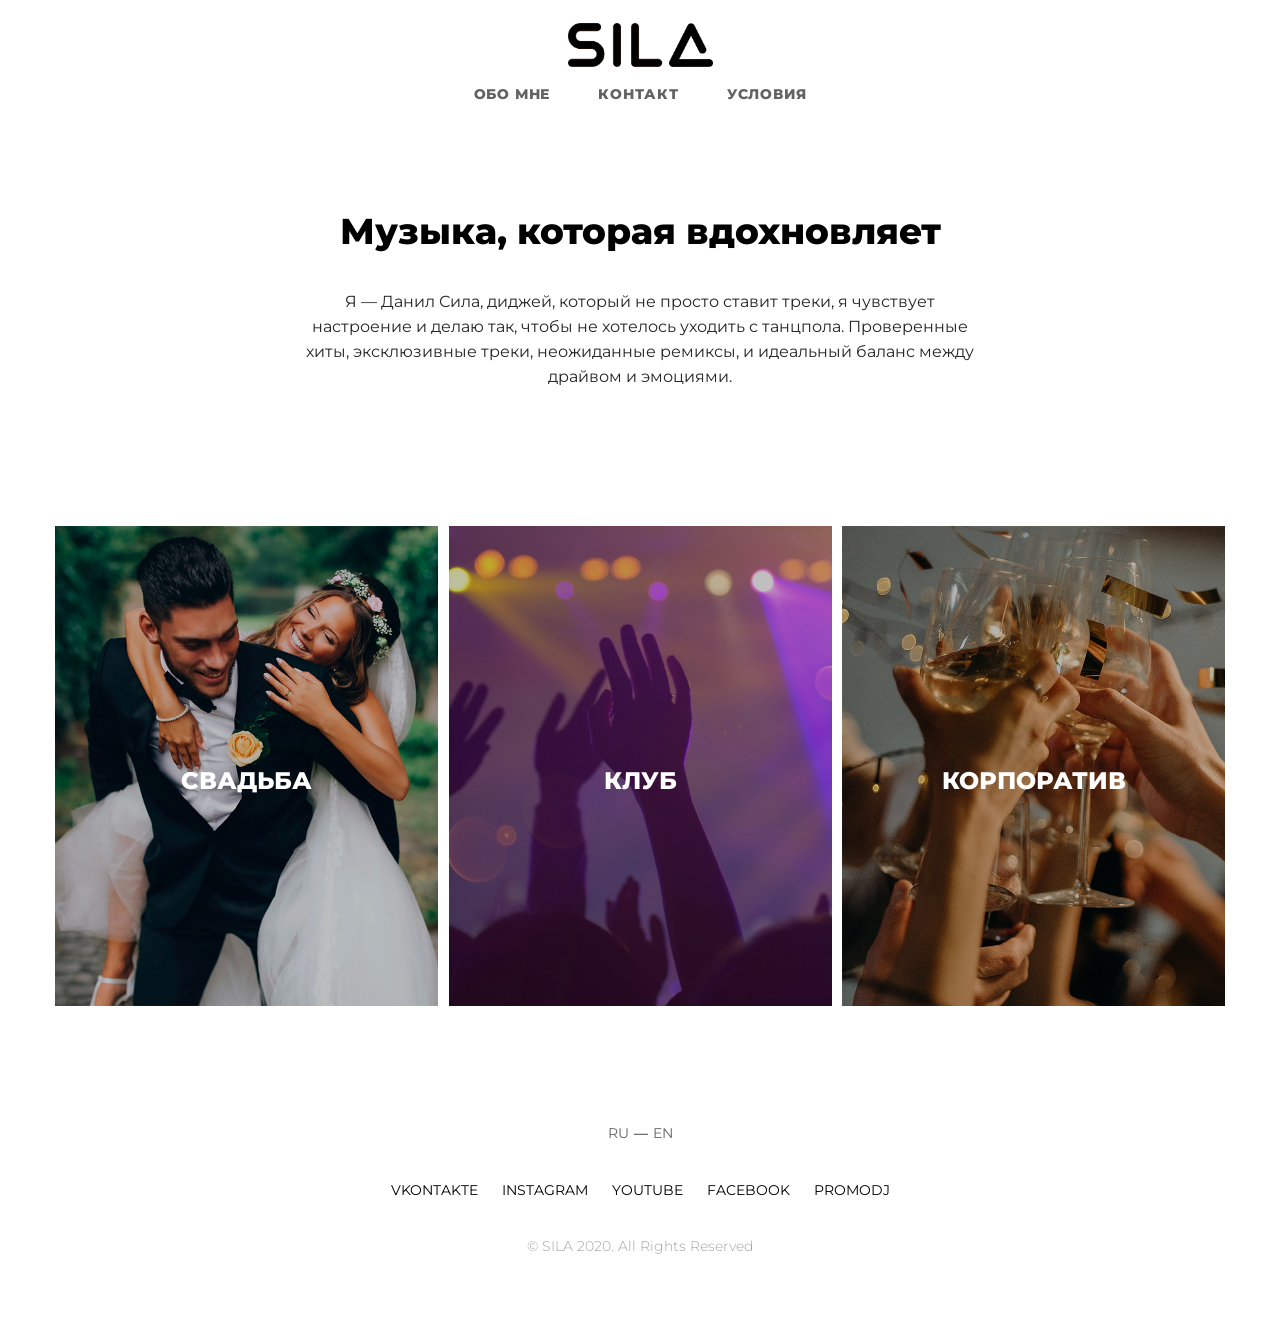
==== index.html @ 3af1552f "Add files via upload" ====
<!DOCTYPE html>
<html lang="ru">
<head>
    <meta charset="UTF-8"/>
    <meta name="viewport" content="width=device-width, initial-scale=1.0"/>
    <link rel="shortcut icon" href="img/icons/favicon.png" type="image/x-icon"/>
    <link rel="stylesheet" href="css/footer-header.css"/>
    <link rel="stylesheet" href="css/reset.css"/>
    <link rel="stylesheet" href="css/fonts.css"/>
    <link rel="stylesheet" href="css/index.css"/>
    <title>SILA</title>
</head>
<body class="document">
    <header class="head fade-up">
        <div class="container container-head">
            <div class="block mobile"></div>

            <a href="#" class="logo e-targer"></a>

            <nav class="nav-links desktop">
                <a data-i18n="navLinkAbout" href="about.html" class="nav-link-item">обо мне</a>
                <a data-i18n="navLinkContact" href="contact.html" class="nav-link-item">контакт</a>
                <a data-i18n="navLinkOrder" href="price.html" class="nav-link-item">условия</a>
            </nav>

            <div class="btn-burger-menu mobile">
                <div class="line line1"></div>
                <div class="line line2"></div>
                <div class="line line2-clone"></div>
                <div class="line line3"></div>
            </div>

            <nav class="nav-links mobile">
                <a href="about.html" class="nav-link-item mt0">обо мне</a>
                <a href="contact.html" class="nav-link-item">контакт</a>
                <a href="price.html" class="nav-link-item">условия</a>
            </nav>
        </div>
    </header>

    <main class="main-wrapp">
        <div class="first-text fade-up">
            <div class="container">
                <h1 data-i18n="mainTitle" class="main-title">Музыка, которая вдохновляет</h1>

                <p  data-i18n="text" class="text">
                    Я — Данил Сила, диджей, который не просто ставит треки, я чувствует настроение и делаю так, чтобы не хотелось уходить
                    с танцпола. Проверенные хиты, эксклюзивные треки, неожиданные ремиксы,  и идеальный баланс между драйвом и эмоциями.
                </p>
            </div>
        </div>

        <div class="container container-cards">
            <div class="cards">
                <div class="card-item fade-up">
                    <div class="photo-playlist wedding"></div>

                    <div class="blackout">
                        <div class="wrap-title-text-btn">
                            <div data-i18n="titleCardWedding" class="title-card">свадьба</div>
    
                            <p data-i18n="textCardWiddng" class="text-card">Свадьба для Двоих — это про вас.
                                Про торжественную
                                музыку, которая запомнится на всю жизнь
                            </p>
        
                            <a data-i18n="btnCard" href="wedding.html" class="btn-card">
                                <span></span>
                                смотреть
                            </a>
                        </div>
                    </div>
                </div>

                <div class="card-item fade-up">
                    <div class="photo-playlist club"></div>

                    <div class="blackout">
                        <div class="wrap-title-text-btn">
                            <div data-i18n="titleCardClub" class="title-card">клуб</div>
    
                            <p data-i18n="textCardClub" class="text-card">Музыка чувств и эмоций, незабываемой
                                атмосферы драйва
                            </p>
        
                            <a data-i18n="btnCard" href="club.html" class="btn-card">
                                <span></span>
                                смотреть
                            </a>
                        </div>
                    </div>
                </div>

                <div class="card-item fade-up">
                    <div class="photo-playlist corporative"></div>

                    <div class="blackout">
                        <div class="wrap-title-text-btn">
                            <div data-i18n="titleCardCorporate" class="title-card">корпоратив</div>
    
                            <p data-i18n="textCardCorporate" class="text-card">Энергия вечеринки, которая надолго
                                останется в памяти
                            </p>
        
                            <a data-i18n="btnCard" href="corporate.html" class="btn-card">
                                <span></span>
                                смотреть
                            </a>
                        </div>
                    </div>
                </div>
            </div>
        </div>
    </main>

    <footer class="footer">
        <div class="container container-footer">
            <div class="list-lang fade-up">
                <a href="#" onclick="setLang('ru')" class="list-lang-item e-targer">ru</a>
                <div class="list-lang-hyphen">—</div>
                <a href="#" onclick="setLang('en')" class="list-lang-item e-targer">en</a>
            </div>

            <div class="list-soc fade-up">
                <a href="https://vk.com/sila_danil" target="_blank" class="list-soc-item" rel="nofollow noreferrer">vkontakte</a>
                <a href="https://www.instagram.com/dj.sila/" target="_blank" class="list-soc-item" rel="nofollow noreferrer">instagram</a>
                <a href="https://www.youtube.com/channel/UChd0wcI2xu3sS5ijd6TKK2A" target="_blank" class="list-soc-item" rel="nofollow noreferrer">youtube</a>
                <a href="https://www.facebook.com/people/Danil-Sila/100008125381650" target="_blank" class="list-soc-item" rel="nofollow noreferrer">facebook</a>
                <a href="https://promodj.com/dj-sila" target="_blank" class="list-soc-item" rel="nofollow noreferrer">promodj</a>
            </div>

            <div class="copyter fade-up">© SILA 2020. All Rights Reserved</div>
        </div>
    </footer>

    <script src="js/main.js"></script>
</body>
</html>
---- css/footer-header.css ----
html {
    scroll-behavior: smooth;
}

.fade-up {
  opacity: 0;
  transform: translateY(20px);
  transition: all 0.6s ease;
}

.fade-up.show {
  opacity: 1;
  transform: translateY(0);
}

.container {
    max-width: 1170px;
    padding: 0 15px;
    margin: auto;
}

.head {
    position: fixed;
    top: 0;
    left: 0;
    padding: 20px 0;
    width: 100%;
    background-color: rgba(255, 255, 255, .95);
    z-index: 999;
}

.head-open-menu {
    height: 100%;
}

.logo {
    width: 145px;
    height: 50px;
    background-image: url(../img/logo.png);
    background-position: center;
    background-repeat: no-repeat;
    background-size: contain;
    display: block;
    margin: auto;
    margin-bottom: 15px;
}

.nav-links {
    display: flex;
    justify-content: center;
    align-items: center;
    width: 100%;
}

.nav-link-item {
    text-transform: uppercase;
    margin-right: 48px;
    font-size: 14px;
    font-weight: 800;
    letter-spacing: 0.8px;
    color: #636363;
    transition: all linear 0.5s;
}

.nav-link-active {
    color: #ee5531;
}

.nav-link-item:hover {
    color: #ee5531;
    transition: all linear 0.5s;
}

.nav-link-item:last-child {
    margin-right: 0;
}



.main-wrapp {
    padding-top: 126px;
}

.main-title, .text, .copyter, .title, .title-contact, .correct-price, .detail, .title-col {
    cursor: default;
}



.btn-contact {
    border: 3px solid black;
    text-align: center;
    padding: 11px 16px;
    font-size: 14px;
    text-transform: uppercase;
    font-weight: 800;
    transition: all linear 0.4s;
}

.btn-contact:hover {
    background-color: black;
    border: 3px solid black;
    color: white;
    transition: all linear 0.4s;
}

.footer {
    padding-bottom: 80px;
}

.container-footer {
    display: flex;
    flex-direction: column;
    align-items: center;
}

.list-lang {
    display: flex;
    align-items: center;
    margin-bottom: 38px;
    margin-top: 38px;
    font-size: 14px;
    font-weight: 400;
}

.list-lang-item {
    text-transform: uppercase;
    color: #636363;
    transition: 0.5s;
}

.list-lang-item:hover {
    color: black;
    transition: 0.5s;
}

.list-lang-active {
    color: black;
}

.list-lang-hyphen {
    margin: 0 5px;
    cursor: default;
}

.list-soc {
    display: block;
    text-align: center;
    margin-left: auto;
    margin-right: auto;
    margin-bottom: 38px;
}

.list-soc-item {
    font-size: 14px;
    font-weight: 400;
    text-transform: uppercase;
    margin-right: 20px;
    transition: all linear 0.5s;
    display: inline-block;
}

.list-soc-item:last-child {
    margin-right: 0;
}

.list-soc-item:hover {
    color: #ee5531;
    transition: all linear 0.5s;
}

.copyter {
    font-size: 14px;
    color: #a3a3a3;
    font-weight: 300;
    text-align: center;
}

.hidden-body {
    overflow: hidden;
}



@media screen and (max-width: 940px) {
    .desktop{display:none!important;}
    .scrollbox{overflow:auto;overflow:-moz-scrollbars-none!important;}
    .scrollbox::-webkit-scrollbar{display:none;}
}

@media screen and (max-width: 640px) {
    .main-wrapp {
        padding-top: 90px;
    }

    .container-head {
        display: flex;
        justify-content: space-between;
        align-items: center;
    }

    .logo {
        position: relative;
        margin-bottom: 0;
        z-index: 3;
    }

    .logo-white {
        background-image: url(../img/logo-white.png);
    }

    .block {
        width: 26px;
        height: 16px;
    }

    .btn-burger-menu {
        position: relative;
        z-index: 10000;
        width: 26px;
        height: 16px;
    }

    .line {
        position: absolute;
        width: 26px;
        height: 2px;
        background-color: black;
        left: 0;
        transition: all .5s;
    }

    .line-white {
        background-color: white;
    }

    .line1 {
        top: 0;
    }

    .line2 {
        top: 7px;
    }

    .line2-clone {
        top: 7px;
    }

    .line3 {
        top: 14px;
    }

    .line-close2-clone {
        transform: rotate(45deg);
    }

    .line-close2 {
        transform: rotate(-45deg);
    }

    .hide-line {
        opacity: 0;
    }

    .nav-links {
        position: fixed;
        width: 100%;
        height: 100%;
        top: 0;
        left: 0;
        background-color: black;
        opacity: 0;
        visibility: hidden;
        pointer-events: none;
        display: flex;
        flex-direction: column;
        align-items: center;
        transition: 0.5s;
    }

    .nav-link-item {
        margin: 0;
        margin-bottom: 15px;
        color: white;
        font-size: 25px;
    }

    .nav-link-active {
        color: #ee5531;
    }

    .mt0 {
        margin-top: 50px;
    }

    .show-mobile-menu {
        opacity: 1;
        visibility: visible;
        pointer-events: all;
        background-color: black;
    }
}

@media screen and (max-width: 400px) {
    .list-soc {
        display: flex;
        justify-content: center;
        flex-wrap: wrap;
        margin-left: -10px;
        margin-right: -10px;
        margin-top: -10px;
    }

    .list-soc-item {
        margin-left: 10px;
        margin-right: 10px;
        margin-top: 10px;
    }

    .list-soc-item:last-child {
        margin-right: 10px;
    }
}


@media screen and (min-width:941px){
    .mobile{display:none!important;}
}
---- css/fonts.css ----
@font-face {
    font-family: "Futura PT Heavy";
    src: url('../fonts/FuturaPT-Heavy.ttf');
    font-weight: normal;
    font-style: normal;
}

@font-face {
    font-family: "Futura PT Bold";
    src: url('../fonts/FuturaPT-Bold.ttf');
    font-weight: normal;
    font-style: normal;
}

@font-face {
    font-family: "Futura PT Book";
    src: url('../fonts/FuturaPT-Book.ttf');
    font-weight: normal;
    font-style: normal;
}

@font-face {
    font-family: "Futura PT Light";
    src: url('../fonts/FuturaPT-Light.ttf');
    font-weight: normal;
    font-style: normal;
}

@font-face {
    font-family: "Futura PT Medium";
    src: url('../fonts/FuturaPT-Medium.ttf');
    font-weight: normal;
    font-style: normal;

}

/* montserrat-300 - cyrillic_latin */
@font-face {
  font-display: swap; /* Check https://developer.mozilla.org/en-US/docs/Web/CSS/@font-face/font-display for other options. */
  font-family: 'Montserrat';
  font-style: normal;
  font-weight: 300;
  src: url('../fonts/montserrat-v31-cyrillic_latin-300.woff2') format('woff2'); /* Chrome 36+, Opera 23+, Firefox 39+, Safari 12+, iOS 10+ */
}
/* montserrat-regular - cyrillic_latin */
@font-face {
  font-display: swap; /* Check https://developer.mozilla.org/en-US/docs/Web/CSS/@font-face/font-display for other options. */
  font-family: 'Montserrat';
  font-style: normal;
  font-weight: 400;
  src: url('../fonts/montserrat-v31-cyrillic_latin-regular.woff2') format('woff2'); /* Chrome 36+, Opera 23+, Firefox 39+, Safari 12+, iOS 10+ */
}
/* montserrat-500 - cyrillic_latin */
@font-face {
  font-display: swap; /* Check https://developer.mozilla.org/en-US/docs/Web/CSS/@font-face/font-display for other options. */
  font-family: 'Montserrat';
  font-style: normal;
  font-weight: 500;
  src: url('../fonts/montserrat-v31-cyrillic_latin-500.woff2') format('woff2'); /* Chrome 36+, Opera 23+, Firefox 39+, Safari 12+, iOS 10+ */
}
/* montserrat-700 - cyrillic_latin */
@font-face {
  font-display: swap; /* Check https://developer.mozilla.org/en-US/docs/Web/CSS/@font-face/font-display for other options. */
  font-family: 'Montserrat';
  font-style: normal;
  font-weight: 700;
  src: url('../fonts/montserrat-v31-cyrillic_latin-700.woff2') format('woff2'); /* Chrome 36+, Opera 23+, Firefox 39+, Safari 12+, iOS 10+ */
}
/* montserrat-800 - cyrillic_latin */
@font-face {
  font-display: swap; /* Check https://developer.mozilla.org/en-US/docs/Web/CSS/@font-face/font-display for other options. */
  font-family: 'Montserrat';
  font-style: normal;
  font-weight: 800;
  src: url('../fonts/montserrat-v31-cyrillic_latin-800.woff2') format('woff2'); /* Chrome 36+, Opera 23+, Firefox 39+, Safari 12+, iOS 10+ */
}

body {
    font-family: "Montserrat", sans-serif;
    font-weight: 400;
}
---- css/index.css ----
.first-text {
    padding: 50px 0;
    text-align: center;
    margin-bottom: 50px;
    min-height: 350px;
    display: flex;
    align-items: center;
}

.main-title {
    font-weight: 800;
    font-size: 36px;
    white-space: pre-line;
    line-height: 36px;
    margin-bottom: 40px;
}

.text {
    max-width: 680px;
    color: #252525;
    line-height: 25px;
    margin: 0 auto;
}

.container-cards {
    padding: 0;
}

.cards {
    margin-bottom: 80px;
    display: flex;
    justify-content: space-between;
}

.card-item {
    position: relative;
    width: 383px;
    height: 480px;
    overflow: hidden;
    background-color: bisque;
}

.photo-playlist {
    position: absolute;
    top: 0;
    left: 0;
    width: 100%;
    height: 100%;
    transition: 1s;
    background-size: cover;
}

.card-item:hover .photo-playlist {
    transform: scale(1.5);
}

.wedding {
    background-position: center;
    background-image: url('../img/wedding.jpg');
}

.club {
    background-position: center;
    background-image: url('../img/club.jpg');
}

.corporative {
    background-image: url('../img/corporative.jpg');
}

.blackout {
    position: relative;
    background-color: rgba(0,0,0,0.25);
    height: 480px;
    transition: all 1s linear;
    text-align: center;
    color: white;
    text-transform: uppercase;
    display: flex;
    flex-direction: column;
    align-items: center;
    justify-content: center;
}

.card-item:hover .blackout {
    background-color: rgba(0,0,0,0.70);
    transition: all 0.7s linear;
}

.wrap-title-text-btn {
    display: flex;
    flex-direction: column;
    transform: translateY(50%);
    transition: all 1s linear;
}

.blackout:hover .wrap-title-text-btn {
    transform: translateY(0);
    transition: all 0.7s linear;
}

.title-card {
    font-size: 24px;
    font-weight: 800;
    margin-bottom: 10px;
    transition: all 1s linear;
    pointer-events: none;
}

.text-card {
    font-weight: 400;
    margin: 0;
    margin-bottom: 10px;
    font-size: 14px;
    opacity: 0;
    margin-top: 15px;
    transition: all 1s linear;
    white-space: pre-line;
    text-transform: none;
    pointer-events: none;
}

.blackout:hover .text-card {
    opacity: 1;
    margin-top: 0;
    transition: all 0.7s linear;
    line-height: 18px;
}

.btn-card {
    position: relative;
    padding: 12px 20px;
    font-weight: 800;
    margin: auto;
    margin-top: 20px;
    font-size: 14px;
    opacity: 0;
    transition: all 1s linear;
    overflow: hidden;
    display: flex;
    justify-content: center;
    align-items: center;
}

.btn-card span {
    position: absolute;
    background: rgba(5, 5, 5, 0.8);
    transition: 0.5s;
    z-index: -1;
    width: 0;
    height: 0;
}

.btn-card:hover span {
    width: 100%;
    height: 100%;
    transition: 0.5s;
}

.blackout:hover .btn-card {
    opacity: 1;
    margin-top: 0;
    transition: all 0.7s linear;
}

.btn-card::after {
    position: absolute;
    content: '';
    width: 100%;
    height: 100%;
    border: 3px solid white;
    top: 0;
    left: 0;
    z-index: 0;
}

.btn-card:hover::after {
    border: 1px solid white;
}

.container-text {
    background-color: #eeeded;
    padding: 50px 20px;
}

.text-thank {
    font-weight: 500;
    white-space: pre-line;
    text-align: center;
    font-size: 25px;
}



@media screen and (max-width: 1170px) {
    .card-item {
        height: 450px;
        margin-right: 14px;
    }

    .card-item:first-child {
        margin-left: 14px;
    }
}

@media screen and (max-width: 940px) {
    .cards {
        flex-wrap: wrap;
        justify-content: center;
        margin-top: -14px;
    }

    .card-item:first-child {
        margin-right: 14px;
    }

    .card-item {
        width: 70%;
        margin-top: 14px;
        margin-left: 14px;
    }

    .wrap-title-text-btn {
        transform: translateY(0);
    }

    .text-card,.btn-card {
        opacity: 1;
        margin-top: 0;
    }
}

@media screen and (max-width: 640px) {
    .first-text {
        margin-bottom: 50px;
    }

    .card-item {
        width: 100%;
    }

    .text-thank {
        white-space: normal;
    }
}
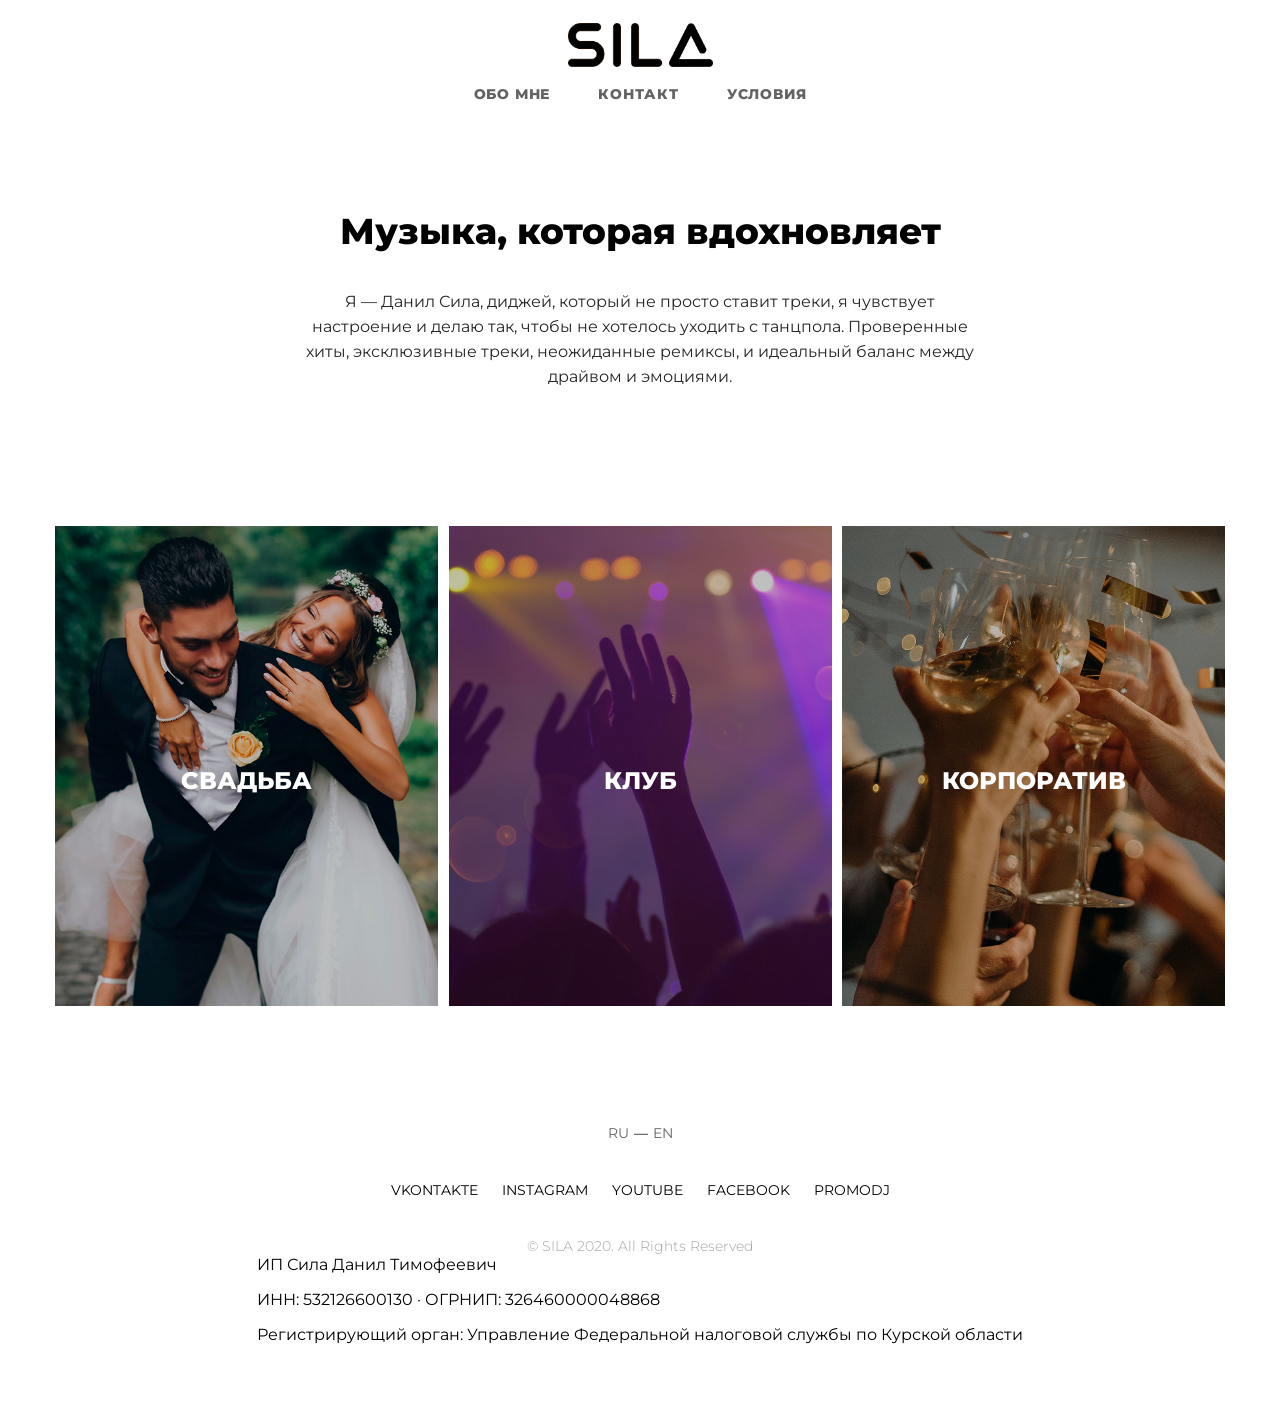
==== commit ad799149: "Update index.html" ====
--- a/index.html
+++ b/index.html
@@ -4,10 +4,10 @@
     <meta charset="UTF-8"/>
     <meta name="viewport" content="width=device-width, initial-scale=1.0"/>
     <link rel="shortcut icon" href="img/icons/favicon.png" type="image/x-icon"/>
-    <link rel="stylesheet" href="css/footer-header.css"/>
+    <link rel="stylesheet" href="css/footer-header.css?v=900"/>
     <link rel="stylesheet" href="css/reset.css"/>
     <link rel="stylesheet" href="css/fonts.css"/>
-    <link rel="stylesheet" href="css/index.css"/>
+    <link rel="stylesheet" href="css/index.css?v=773"/>
     <title>SILA</title>
 </head>
 <body class="document">
@@ -44,7 +44,7 @@
                 <h1 data-i18n="mainTitle" class="main-title">Музыка, которая вдохновляет</h1>
 
                 <p  data-i18n="text" class="text">
-                    Я — Данил Сила, диджей, который не просто ставит треки, я чувствует настроение и делаю так, чтобы не хотелось уходить
+                    Я — Данил Сила, диджей, который не просто ставит треки, я чувствую настроение и делаю так, чтобы не хотелось уходить
                     с танцпола. Проверенные хиты, эксклюзивные треки, неожиданные ремиксы,  и идеальный баланс между драйвом и эмоциями.
                 </p>
             </div>
@@ -130,9 +130,15 @@
             </div>
 
             <div class="copyter fade-up">© SILA 2020. All Rights Reserved</div>
+
+            <div class="legal-details" aria-label="Сведения об индивидуальном предпринимателе">
+                <p class="sila-legal-name">ИП Сила Данил Тимофеевич</p>
+                <p>ИНН: 532126600130 · ОГРНИП: 326460000048868</p>
+                <p>Регистрирующий орган: Управление Федеральной налоговой службы по Курской области</p>
+            </div>
         </div>
     </footer>
 
     <script src="js/main.js"></script>
 </body>
-</html>+</html>
--- a/css/footer-header.css
+++ b/css/footer-header.css
@@ -177,7 +177,9 @@
 }
 
 .hidden-body {
-    overflow: hidden;
+    overflow:hidden !important;
+    touch-action:none;
+    height:100vh;
 }
 
 
@@ -280,9 +282,13 @@
 
     .nav-link-item {
         margin: 0;
-        margin-bottom: 15px;
+        margin-bottom: 50px;
         color: white;
         font-size: 25px;
+    }
+
+    .nav-link-item:last-child {
+        margin-bottom: 0;
     }
 
     .nav-link-active {
@@ -325,4 +331,4 @@
 
 @media screen and (min-width:941px){
     .mobile{display:none!important;}
-}+}
--- a/css/index.css
+++ b/css/index.css
@@ -118,6 +118,7 @@
     white-space: pre-line;
     text-transform: none;
     pointer-events: none;
+    padding: 0 20px;
 }
 
 .blackout:hover .text-card {
@@ -242,4 +243,21 @@
     .text-thank {
         white-space: normal;
     }
-}+
+    .card-item:hover .blackout {
+        background-color: rgba(0,0,0,0.25);
+    }
+
+    .card-item:hover .photo-playlist {
+        transform: scale(1);
+    }
+
+    .btn-card:hover span {
+        width: 0;
+        height: 0;
+    }
+
+    .btn-card:hover::after {
+        border: 3px solid white;
+    }
+}
